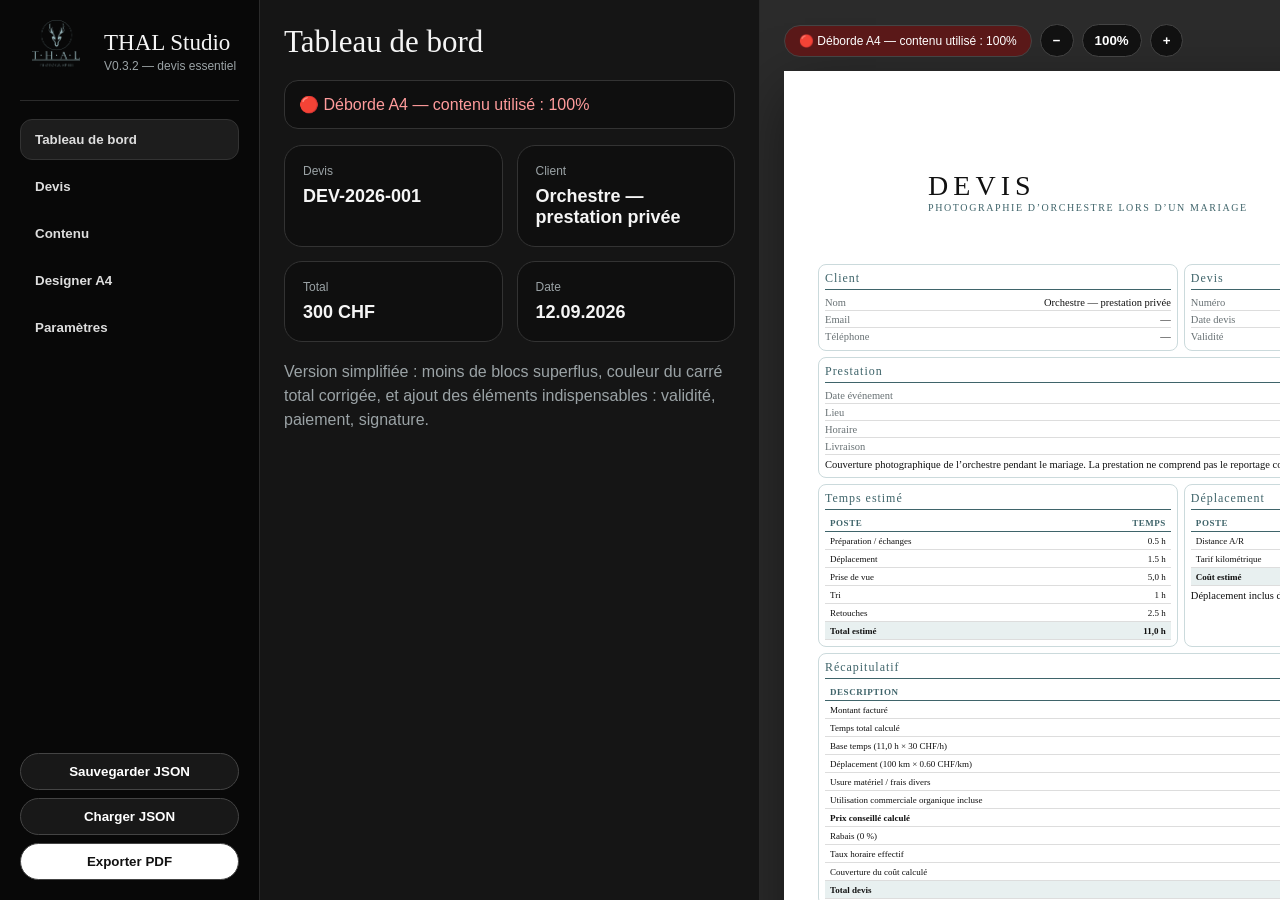
==== thal-studio/index.html @ b3be572c "Add files via upload" ====
<!doctype html>
<html lang="fr">
<head>
  <meta charset="utf-8">
  <meta name="viewport" content="width=device-width,initial-scale=1">
  <title>THAL Studio HTML V0.3.2 — Devis essentiel</title>
  <link rel="stylesheet" href="css/style.css">
</head>
<body>
<div class="app">
  <aside class="nav">
    <div class="brand">
      <img src="assets/logo.png" alt="THAL Photographie">
      <div>
        <h1>THAL Studio</h1>
        <p>V0.3.2 — devis essentiel</p>
      </div>
    </div>

    <button class="nav-btn active" data-panel="dashboard">Tableau de bord</button>
    <button class="nav-btn" data-panel="devis">Devis</button>
    <button class="nav-btn" data-panel="contenu">Contenu</button>
    <button class="nav-btn" data-panel="designer">Designer A4</button>
    <button class="nav-btn" data-panel="parametres">Paramètres</button>

    <div class="actions">
      <button id="saveJson">Sauvegarder JSON</button>
      <button id="loadJson">Charger JSON</button>
      <input id="loadFile" type="file" accept=".json" hidden>
      <button class="primary" onclick="window.print()">Exporter PDF</button>
    </div>
  </aside>

  <main class="editor">
    <section id="dashboard" class="panel active">
      <h2>Tableau de bord</h2>
      <div class="a4-status" id="pageStatus">Calcul A4...</div>
      <div class="stats">
        <div><span>Devis</span><strong id="dashNumber">DEV-2026-001</strong></div>
        <div><span>Client</span><strong id="dashClient">Orchestre — prestation privée</strong></div>
        <div><span>Total</span><strong id="dashTotal">300 CHF</strong></div>
        <div><span>Date</span><strong id="dashDate">12.09.2026</strong></div>
      </div>
      <p class="hint">Version simplifiée : moins de blocs superflus, couleur du carré total corrigée, et ajout des éléments indispensables : validité, paiement, signature.</p>
    </section>

    <section id="devis" class="panel">
      <h2>Informations devis</h2>
      <div class="form-grid">
        <label>Numéro devis<input id="quoteNumber" value="DEV-2026-001"></label>
        <label>Date devis<input id="quoteDate" type="date"></label>
        <label>Valable jusqu’au<input id="validUntil" type="date"></label>
        <label>Client<input id="clientName" value="Orchestre — prestation privée"></label>
        <label>Email client<input id="clientEmail" placeholder="email@client.ch"></label>
        <label>Téléphone client<input id="clientPhone" placeholder="+41 ..."></label>
        <label class="span2">Adresse client<textarea id="clientAddress" placeholder="Adresse complète"></textarea></label>

        <label class="span2">Type de prestation<input id="serviceType" value="Photographie d’orchestre lors d’un mariage"></label>
        <label>Date événement<input id="eventDate" type="date" value="2026-09-12"></label>
        <label>Lieu<input id="eventPlace" value="Château de Lucens"></label>
        <label>Début<input id="startTime" type="time" value="16:00"></label>
        <label>Fin<input id="endTime" type="time" value="21:00"></label>
        <div class="quick-times span2">
          <button type="button" data-start="09:00" data-end="12:00">Matin 9–12</button>
          <button type="button" data-start="14:00" data-end="17:00">Après-midi 14–17</button>
          <button type="button" data-start="16:00" data-end="21:00">Concert 16–21</button>
          <button type="button" data-start="18:00" data-end="22:00">Soirée 18–22</button>
        </div>
        <label>Photos livrées<input id="photosDelivered" value="100 à 150 photos retouchées"></label>
        <label>Délai livraison<input id="deliveryDelay" value="1 semaine"></label>
      </div>
    </section>

    <section id="contenu" class="panel">
      <h2>Contenu</h2>
      <div class="form-grid">
        <label class="span2">Description courte<textarea id="description">Couverture photographique de l’orchestre pendant le mariage. La prestation ne comprend pas le reportage complet des mariés ni une séance couple dédiée.</textarea></label>
        <label>Distance A/R km<input id="distanceKm" type="number" value="100"></label>
        <label>CHF/km<input id="kmRate" type="number" step="0.05" value="0.60"></label>
        <label>Préparation h<input id="prepHours" type="number" step="0.5" value="0.5"></label>
        <label>Trajet h<input id="travelHours" type="number" step="0.5" value="1.5"></label>
        <label>Tri h<input id="sortHours" type="number" step="0.5" value="1"></label>
        <label>Retouches h<input id="editHours" type="number" step="0.5" value="2.5"></label>
        <label>Livraison h<input id="deliveryHours" type="number" step="0.5" value="0.5"></label>
        <label>Taux horaire CHF/h<input id="hourlyRate" type="number" step="5" value="30"></label>
        <label>Frais matériel CHF<input id="gearCost" type="number" step="5" value="25"></label>
        <label>Mode de prix
          <select id="priceMode">
            <option value="manual" selected>Prix personnalisé</option>
            <option value="auto">Prix calculé automatiquement</option>
          </select>
        </label>
        <label>Prix personnalisé CHF<input id="packagePrice" type="number" value="300"></label>
        <label>Rabais %<input id="discountPercent" type="number" step="1" min="0" max="100" value="0"></label>
        <label>Arrondi CHF
          <select id="rounding">
            <option value="1">1 CHF</option>
            <option value="5">5 CHF</option>
            <option value="10" selected>10 CHF</option>
            <option value="50">50 CHF</option>
          </select>
        </label>
        <label class="check span2"><input id="showCommercialRights" type="checkbox" checked> Afficher les droits d’utilisation commerciale</label>
        <label>Droits commerciaux CHF<input id="commercialRightsFee" type="number" step="10" value="0"></label>
        <label>Libellé droits commerciaux<input id="commercialRightsLabel" value="Utilisation commerciale organique incluse"></label>

        <label class="span2">Inclus<textarea id="included">Prise de vue pendant 5 heures
Tri des photos
Retouches de base
Déplacement Sainte-Croix ↔ Lucens
Galerie privée en ligne
Téléchargement HD</textarea></label>

        <label class="span2">Conditions essentielles<textarea id="terms">Devis valable jusqu’à la date indiquée. Paiement à réception du devis validé ou au plus tard le jour de la prestation, sauf accord contraire. Toute heure supplémentaire ou demande non prévue fera l’objet d’un accord séparé.</textarea></label>
        <label class="check span2"><input id="showHourly" type="checkbox" checked> Afficher le détail du taux horaire dans le devis</label>
      </div>
    </section>

    <section id="designer" class="panel">
      <h2>Designer A4</h2>
      <div class="form-grid">
        <div class="layout-slots span2">
          <h3>Slots de mise en page</h3>
          <div class="slot-row">
            <button type="button" data-save-slot="1">Sauver slot 1</button>
            <button type="button" data-load-slot="1">Charger slot 1</button>
            <button type="button" data-clear-slot="1">Effacer</button>
          </div>
          <div class="slot-row">
            <button type="button" data-save-slot="2">Sauver slot 2</button>
            <button type="button" data-load-slot="2">Charger slot 2</button>
            <button type="button" data-clear-slot="2">Effacer</button>
          </div>
          <div class="slot-row">
            <button type="button" data-save-slot="3">Sauver slot 3</button>
            <button type="button" data-load-slot="3">Charger slot 3</button>
            <button type="button" data-clear-slot="3">Effacer</button>
          </div>
          <p id="slotStatus" class="slot-status">Les slots sont sauvegardés dans ce navigateur.</p>
        </div>

        <label>Mode compact<select id="compactMode"><option value="on" selected>Activé — 1 page A4</option><option value="off">Désactivé — plus aéré</option></select></label>
        <label>Zoom aperçu <span id="docScaleValue"></span><input id="docScale" type="range" min="40" max="250" value="100"></label>
        <label>Marges page <span id="pagePaddingValue"></span><input id="pagePadding" type="range" min="6" max="18" value="9"></label>
        <label>Espacement blocs <span id="blockGapValue"></span><input id="blockGap" type="range" min="3" max="16" value="6"></label>

        <label>Largeur logo <span id="logoWidthValue"></span><input id="logoWidth" type="range" min="70" max="260" value="132"></label>
        <label>Décalage horizontal logo <span id="logoOffsetXValue"></span><input id="logoOffsetX" type="range" min="-200" max="200" value="0"></label>
        <label>Assombrir logo <span id="logoDarkenValue"></span><input id="logoDarken" type="range" min="0" max="100" value="35"></label>
        <label>Mode couleur logo<select id="logoColorMode"><option value="original">Original</option><option value="solid" selected>Couleur choisie</option></select></label>
        <label>Couleur logo<input id="logoTintColor" type="color" value="#3f646a"></label>
        <label>Intensité teinte <span id="logoTintValue"></span><input id="logoTint" type="range" min="0" max="100" value="0"></label>
        
        <label>Position verticale logo <span id="logoTopValue"></span><input id="logoTop" type="range" min="-60" max="35" value="-33"></label>
        <label>Espace logo → premières tuiles <span id="headerGapValue"></span><input id="headerGap" type="range" min="-80" max="24" value="-20"></label>

        <label>Taille DEVIS <span id="titleSizeValue"></span><input id="titleSize" type="range" min="18" max="54" value="28"></label>
        <label>Décalage horizontal titre <span id="titleOffsetXValue"></span><input id="titleOffsetX" type="range" min="-200" max="200" value="0"></label>
        <label>Taille sous-titre <span id="subtitleSizeValue"></span><input id="subtitleSize" type="range" min="8" max="18" value="10"></label>
        <label>Taille texte <span id="bodySizeValue"></span><input id="bodySize" type="range" min="7" max="15" value="10.5" step="0.5"></label>
        <label>Taille tableaux <span id="smallTextSizeValue"></span><input id="smallTextSize" type="range" min="7" max="13" value="9" step="0.5"></label>
        <label>Taille contact <span id="contactSizeValue"></span><input id="contactSize" type="range" min="7" max="16" value="10" step="0.5"></label>

        <label>Couleur principale<input id="mainColor" type="color" value="#3f646a"></label>
        <label>Fond document<input id="paperColor" type="color" value="#ffffff"></label>
        <label>Couleur lignes<input id="lineColor" type="color" value="#cbdadc"></label>
        <label>Fond carré total<input id="priceBgColor" type="color" value="#111111"></label>
        <label>Texte carré total<input id="priceTextColor" type="color" value="#ffffff"></label>
        <label>Accent carré total<input id="priceAccentColor" type="color" value="#cbd5d6"></label>
      </div>
    </section>

    <section id="parametres" class="panel">
      <h2>Paramètres THAL</h2>
      <div class="form-grid">
        <label>Nom<input id="companyName" value="THAL Photographie"></label>
        <label>Email<input id="companyEmail" value="thalphotographie@bluewin.ch"></label>
        <label>Téléphone<input id="companyPhone" value="078 745 72 42"></label>
        <label>Site web<input id="companyWebsite" value="www.thalphotographie.ch"></label>
        <label>Adresse / mention<input id="companyAddress" value="Suisse romande"></label>
        <label>Message final<input id="finalNote" value="Merci pour votre confiance."></label>
      </div>
    </section>
  </main>

  <aside class="preview">
    <div class="preview-toolbar"><div class="page-meter" id="previewStatus">A4</div><button id="zoomOut" type="button">−</button><button id="zoom100" type="button">100%</button><button id="zoomIn" type="button">+</button></div>
    <div class="paper-viewport"><div id="document" class="paper"></div></div>
  </aside>
</div>
<script src="js/app.js"></script>
</body>
</html>
---- thal-studio/css/style.css ----
:root{
  --main:#3f646a;
  --paper:#ffffff;
  --line:#cbdadc;
  --ink:#111;
  --page-padding:9mm;
  --header-gap:-20px;
  --logo-to-title:0px;
  --block-gap:6px;
  --small-text:9px;
  --price-bg:#111111;
  --price-text:#ffffff;
  --price-accent:#cbd5d6;
  --doc-scale:1;
}
*{box-sizing:border-box}
body{margin:0;background:#101010;color:#f5f5f5;font-family:Inter,"Segoe UI",Arial,sans-serif}
.app{display:grid;grid-template-columns:260px 500px 1fr;height:100vh}
.nav{background:#080808;border-right:1px solid #2a2a2a;padding:20px;display:flex;flex-direction:column}
.brand{display:flex;gap:12px;align-items:center;padding-bottom:18px;border-bottom:1px solid #2b2b2b;margin-bottom:18px}
.brand img{width:72px;max-height:62px;object-fit:contain}
.brand h1{font-family:Georgia,serif;font-weight:400;font-size:23px;margin:0}
.brand p{color:#9ba3a6;font-size:12px;margin:3px 0 0}
.nav-btn{background:transparent;color:#ddd;border:1px solid transparent;text-align:left;padding:12px 14px;border-radius:12px;cursor:pointer;margin-bottom:6px}
.nav-btn.active,.nav-btn:hover{background:#1d1d1d;border-color:#333}
.actions{margin-top:auto;display:grid;gap:8px}
button{border:1px solid #444;background:#181818;color:#fff;border-radius:999px;padding:10px 12px;font-weight:700;cursor:pointer}
button.primary{background:#fff;color:#111}
.editor{background:#151515;overflow:auto;padding:24px;border-right:1px solid #282828}
.panel{display:none}.panel.active{display:block}
h2{font-family:Georgia,serif;font-weight:400;font-size:31px;margin:0 0 20px}
.form-grid{display:grid;grid-template-columns:1fr 1fr;gap:12px}.span2{grid-column:1/-1}
label{display:flex;flex-direction:column;gap:6px;font-size:11px;letter-spacing:.06em;text-transform:uppercase;color:#c0c8c9}
input,textarea,select{background:#0f0f0f;color:#f5f5f5;border:1px solid #333;border-radius:11px;padding:10px 11px;font:14px "Segoe UI",Arial,sans-serif}
input[type="color"]{height:34px;padding:2px} textarea{min-height:86px;resize:vertical}
.stats{display:grid;grid-template-columns:1fr 1fr;gap:14px;margin-bottom:18px}
.stats div{background:#0f0f0f;border:1px solid #333;border-radius:18px;padding:18px}
.stats span{display:block;color:#9ba3a6;font-size:12px;margin-bottom:8px}.stats strong{font-size:18px}
.hint{color:#9ba3a6;line-height:1.5}.a4-status{border:1px solid #333;border-radius:14px;padding:14px;margin-bottom:16px;background:#0f0f0f;color:#9ee6b4}
.preview{background:#2b2b2b;overflow:auto;padding:24px;position:relative}
.preview-toolbar{position:sticky;top:0;z-index:5;display:flex;gap:8px;align-items:center;margin-bottom:14px}.preview-toolbar button{padding:8px 12px;border-radius:999px;background:#111;color:#fff;border:1px solid #444}.page-meter{background:#111;color:#fff;border:1px solid #444;border-radius:999px;padding:8px 14px;display:inline-block;font-size:12px}
.paper-viewport{display:flex;justify-content:center;align-items:flex-start;min-width:calc(210mm * var(--doc-scale))}
.paper{
  width:210mm;height:297mm;min-height:297mm;overflow:hidden;
  background:var(--paper);color:var(--ink);margin:auto;padding:var(--page-padding);
  box-shadow:0 20px 60px rgba(0,0,0,.45);
  font-family:Georgia,"Times New Roman",serif;
  transform:scale(var(--doc-scale));transform-origin:top center;
}
.doc-header{text-align:center;border-bottom:1px solid var(--line);padding-bottom:5px;margin-bottom:var(--header-gap)}
.doc-logo{display:block;margin-left:auto;margin-right:auto;height:auto;object-fit:contain}
.doc-title{font-weight:500;letter-spacing:.18em;margin:var(--logo-to-title) 0 0}
.doc-subtitle{color:var(--main);letter-spacing:.16em;text-transform:uppercase;margin:0}
.grid2{display:grid;grid-template-columns:1fr 1fr;gap:var(--block-gap);margin-bottom:var(--block-gap)}
.box{border:1px solid var(--line);border-radius:8px;padding:6px;background:rgba(255,255,255,.55)}
.box h3{color:var(--main);font-size:12px;letter-spacing:.08em;font-weight:500;margin:0 0 4px;border-bottom:1px solid var(--main);padding-bottom:3px}
.row{display:flex;justify-content:space-between;gap:10px;padding:2.5px 0;border-bottom:1px solid #ddd}
.row:last-child{border-bottom:0}.row span:first-child{color:#687174}.row span:last-child{text-align:right;white-space:pre-line}
.desc{white-space:pre-line;line-height:1.18;margin:4px 0 0}
.table{width:100%;border-collapse:collapse;font-size:var(--small-text)}
.table th{text-align:left;color:var(--main);text-transform:uppercase;font-size:var(--small-text);letter-spacing:.06em;border-bottom:1px solid var(--main);padding:3.5px 5px}
.table td{border-bottom:1px solid #ddd;padding:3.5px 5px}.table th:last-child,.table td:last-child{text-align:right}.total td{background:#e8f0f0;font-weight:700}
.price-zone{display:grid;grid-template-columns:1fr 96px;gap:var(--block-gap);margin-bottom:var(--block-gap);align-items:stretch}.price-zone > .price{align-self:center;justify-self:center;width:86px}
.price{
  background:var(--price-bg) !important;
  color:var(--price-text) !important;
  border-radius:10px;padding:8px 6px;text-align:center;
  display:flex;flex-direction:column;justify-content:center;min-height:72px;aspect-ratio:1/1;
}
.price small{color:var(--price-accent) !important;letter-spacing:.08em;text-transform:uppercase;font-size:6.8px}
.amount{font-family:Georgia,serif;font-size:21px;line-height:.95;margin:4px 0;color:var(--price-text) !important}
.lists{display:grid;grid-template-columns:1fr 1fr;gap:var(--block-gap);margin-bottom:var(--block-gap)}
ul{margin:4px 0 0;padding-left:14px}li{margin-bottom:1.5px;line-height:1.14}
.essential{display:grid;grid-template-columns:1fr 1fr;gap:var(--block-gap);margin-bottom:var(--block-gap)}
.signature{min-height:60px;display:flex;align-items:flex-end;justify-content:center;padding-bottom:8px}
.final{text-align:center;margin:6px 0;color:#555}
.footer{border-top:1px solid var(--line);padding-top:6px;display:grid;grid-template-columns:1fr 1fr 1fr;gap:10px;font-family:"Segoe UI",Arial,sans-serif}
body.relaxed .paper{height:auto;overflow:visible}body.relaxed .box{padding:10px}body.relaxed .grid2,body.relaxed .lists,body.relaxed .price-zone,body.relaxed .essential{gap:14px;margin-bottom:14px}body.relaxed .row{padding:5px 0}body.relaxed .table th,body.relaxed .table td{padding:7px}
@media print{
  body{background:#fff}
  .nav,.editor,.preview-toolbar{display:none}
  .app{display:block;height:auto}
  .preview{padding:0;background:#fff;overflow:visible}
  .paper-viewport{display:block;min-width:0}
  .paper{
    box-shadow:none;
    margin:0;
    width:210mm;
    height:297mm;
    min-height:297mm;
    overflow:hidden;
    transform:none;
    -webkit-print-color-adjust:exact !important;
    print-color-adjust:exact !important;
  }
  .price{
    background:var(--price-bg) !important;
    background-color:var(--price-bg) !important;
    background-image:linear-gradient(var(--price-bg), var(--price-bg)) !important;
    color:var(--price-text) !important;
    -webkit-print-color-adjust:exact !important;
    print-color-adjust:exact !important;
  }
  .price .amount{color:var(--price-text) !important}
  .price small{color:var(--price-accent) !important}
  @page{size:A4;margin:0}
}

.check{
  flex-direction:row;
  align-items:center;
  gap:10px;
}
.check input[type="checkbox"]{
  width:auto;
  accent-color:var(--main);
}

/* Impression couleurs */
.paper, .paper *, .price, .price *{
  -webkit-print-color-adjust: exact !important;
  print-color-adjust: exact !important;
  color-adjust: exact !important;
}
.price{
  background-color: var(--price-bg) !important;
  background-image: linear-gradient(var(--price-bg), var(--price-bg)) !important;
}


/* ===== V0.4.6 — En-tête variante 2 : logo à gauche ===== */
.doc-header{
  display:grid;
  grid-template-columns:92px 1fr;
  align-items:center;
  column-gap:18px;
  text-align:left;
  padding-bottom:7px;
  margin-bottom:var(--header-gap);
  border-bottom:1px solid var(--line);
}
.doc-logo{
  justify-self:start;
  margin:0 !important;
}
.doc-title{
  text-align:left;
  margin:0 !important;
  letter-spacing:.18em;
}
.doc-subtitle{
  text-align:left;
}
.brand-line{
  color:var(--main);
  font-size:12px;
  letter-spacing:.22em;
  text-transform:uppercase;
  margin-bottom:2px;
}

/* Sélecteurs date/heure et boutons rapides */
input[type="date"], input[type="time"]{
  color-scheme:dark;
}
.quick-times{
  display:flex;
  gap:8px;
  flex-wrap:wrap;
  margin-top:-4px;
}
.quick-times button{
  padding:8px 10px;
  font-size:12px;
  border-radius:999px;
  background:#101010;
  border:1px solid #3a3a3a;
  color:#f5f5f5;
}
.quick-times button:hover{
  border-color:var(--main);
}


/* V0.4.9.1 — Logo PNG fiable, visible + teinte optionnelle */
.doc-logo-wrap{
  position:relative;
  display:block;
  margin:0;
  line-height:0;
  aspect-ratio:1.55/1;
}
.doc-logo-img{
  display:block;
  width:100%;
  height:100%;
  object-fit:contain;
}
.doc-logo-tint{
  position:absolute;
  inset:0;
  pointer-events:none;
  -webkit-mask-image:url('../assets/logo.png');
  mask-image:url('../assets/logo.png');
  -webkit-mask-repeat:no-repeat;
  mask-repeat:no-repeat;
  -webkit-mask-position:center;
  mask-position:center;
  -webkit-mask-size:contain;
  mask-size:contain;
  mix-blend-mode:normal;
}

/* V0.5.0 — réglage plus serré entre en-tête et contenu */
.doc-header{
  margin-bottom:var(--header-gap) !important;
}
.grid2:first-of-type{
  position:relative;
  z-index:2;
}


/* V0.5.1 — Logo propre : couleur fiable via SVG inline */
.doc-logo-wrap{
  position:relative;
  display:block;
  margin:0;
  line-height:0;
}
.doc-logo-svg,
.doc-logo-svg svg{
  display:block;
  width:100%;
  height:auto;
}
.doc-logo-svg svg,
.doc-logo-svg svg *{
  fill:currentColor !important;
  stroke:currentColor !important;
}
.doc-logo-img{
  display:block;
  width:100%;
  height:auto;
  object-fit:contain;
}


/* V0.5.2 — Suppression de la ligne sous l'en-tête */
.doc-header{
  border-bottom:none !important;
}

.layout-slots{
  border:1px solid #333;
  border-radius:14px;
  padding:12px;
  background:#0f0f0f;
  margin-bottom:6px;
}
.layout-slots h3{
  margin:0 0 10px;
  font-size:13px;
  letter-spacing:.08em;
  text-transform:uppercase;
  color:#d9e7e8;
}
.slot-row{
  display:grid;
  grid-template-columns:1fr 1fr .7fr;
  gap:8px;
  margin-bottom:8px;
}
.slot-row button{
  font-size:12px;
  padding:8px 9px;
}
.slot-status{
  margin:6px 0 0;
  color:#9ba3a6;
  font-size:12px;
}
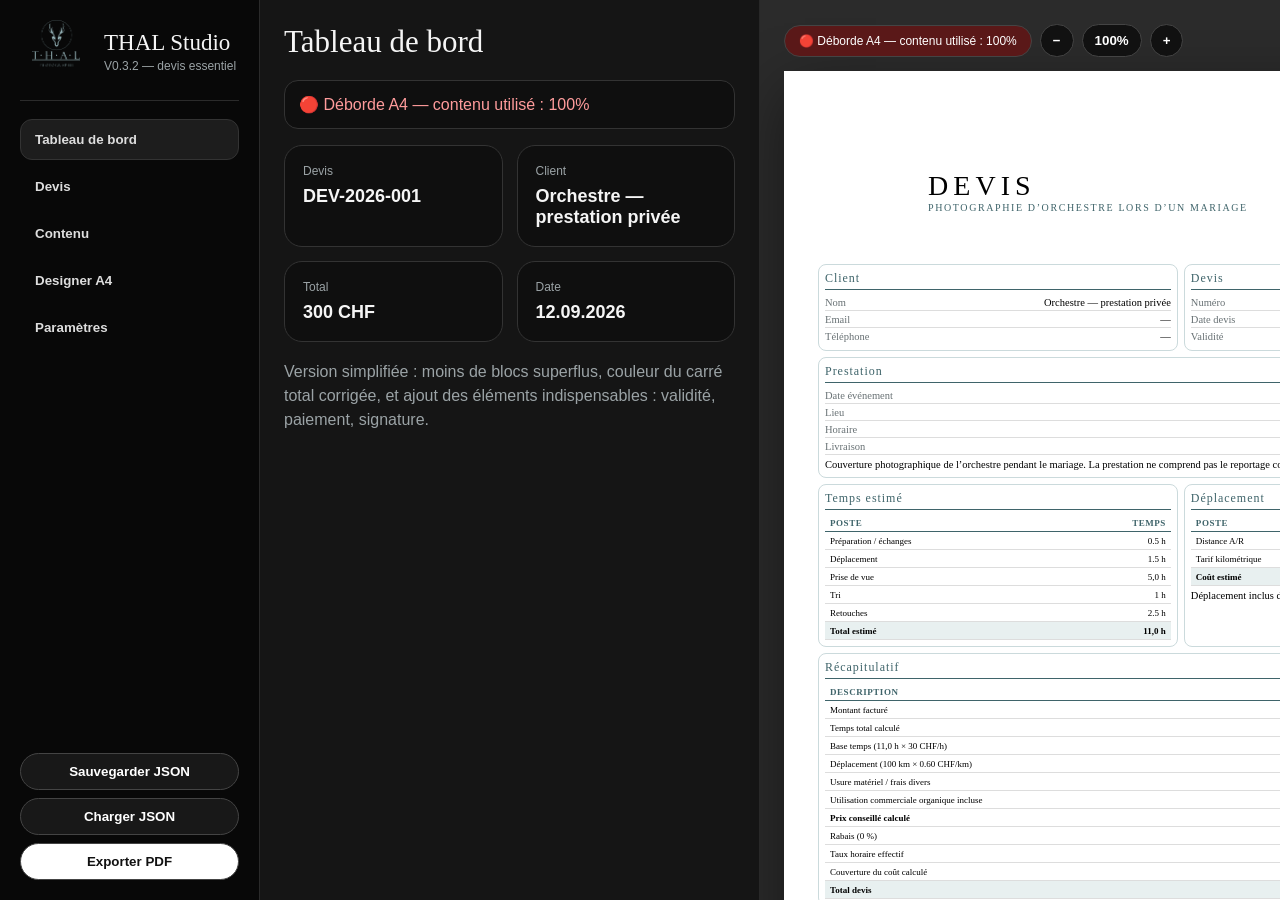
==== commit 24e09305: "Add files via upload" ====
--- a/thal-studio/index.html
+++ b/thal-studio/index.html
@@ -157,15 +157,17 @@
         <label>Taille DEVIS <span id="titleSizeValue"></span><input id="titleSize" type="range" min="18" max="54" value="28"></label>
         <label>Décalage horizontal titre <span id="titleOffsetXValue"></span><input id="titleOffsetX" type="range" min="-200" max="200" value="0"></label>
         <label>Taille sous-titre <span id="subtitleSizeValue"></span><input id="subtitleSize" type="range" min="8" max="18" value="10"></label>
-        <label>Taille texte <span id="bodySizeValue"></span><input id="bodySize" type="range" min="7" max="15" value="10.5" step="0.5"></label>
-        <label>Taille tableaux <span id="smallTextSizeValue"></span><input id="smallTextSize" type="range" min="7" max="13" value="9" step="0.5"></label>
-        <label>Taille contact <span id="contactSizeValue"></span><input id="contactSize" type="range" min="7" max="16" value="10" step="0.5"></label>
+        <label>Taille texte <span id="bodySizeValue"></span><input id="bodySize" type="range" min="7" max="24" value="10.5" step="0.5"></label>
+        <label>Taille tableaux <span id="smallTextSizeValue"></span><input id="smallTextSize" type="range" min="7" max="20" value="9" step="0.5"></label>
+        <label>Taille contact <span id="contactSizeValue"></span><input id="contactSize" type="range" min="7" max="22" value="10" step="0.5"></label>
 
         <label>Couleur principale<input id="mainColor" type="color" value="#3f646a"></label>
         <label>Fond document<input id="paperColor" type="color" value="#ffffff"></label>
+        <label>Couleur texte document<input id="documentTextColor" type="color" value="#000000"></label>
         <label>Couleur lignes<input id="lineColor" type="color" value="#cbdadc"></label>
         <label>Fond carré total<input id="priceBgColor" type="color" value="#111111"></label>
-        <label>Texte carré total<input id="priceTextColor" type="color" value="#ffffff"></label>
+        <label>Texte carré total<select id="priceTextPreset"><option value="#ffffff" selected>Blanc</option><option value="#000000">Noir</option><option value="custom">Couleur personnalisée</option></select></label>
+        <label>Couleur personnalisée texte total<input id="priceTextColor" type="color" value="#ffffff"></label>
         <label>Accent carré total<input id="priceAccentColor" type="color" value="#cbd5d6"></label>
       </div>
     </section>
--- a/thal-studio/css/style.css
+++ b/thal-studio/css/style.css
@@ -2,7 +2,7 @@
   --main:#3f646a;
   --paper:#ffffff;
   --line:#cbdadc;
-  --ink:#111;
+  --ink:#000000;
   --page-padding:9mm;
   --header-gap:-20px;
   --logo-to-title:0px;
@@ -281,3 +281,8 @@
   color:#9ba3a6;
   font-size:12px;
 }
+
+/* V0.5.5 — Texte et prix */
+.paper{color:var(--ink) !important;}
+.paper .box,.paper .row,.paper .desc,.paper .table,.paper .footer,.paper li{color:var(--ink);}
+.price,.price *{color:var(--price-text) !important;}
